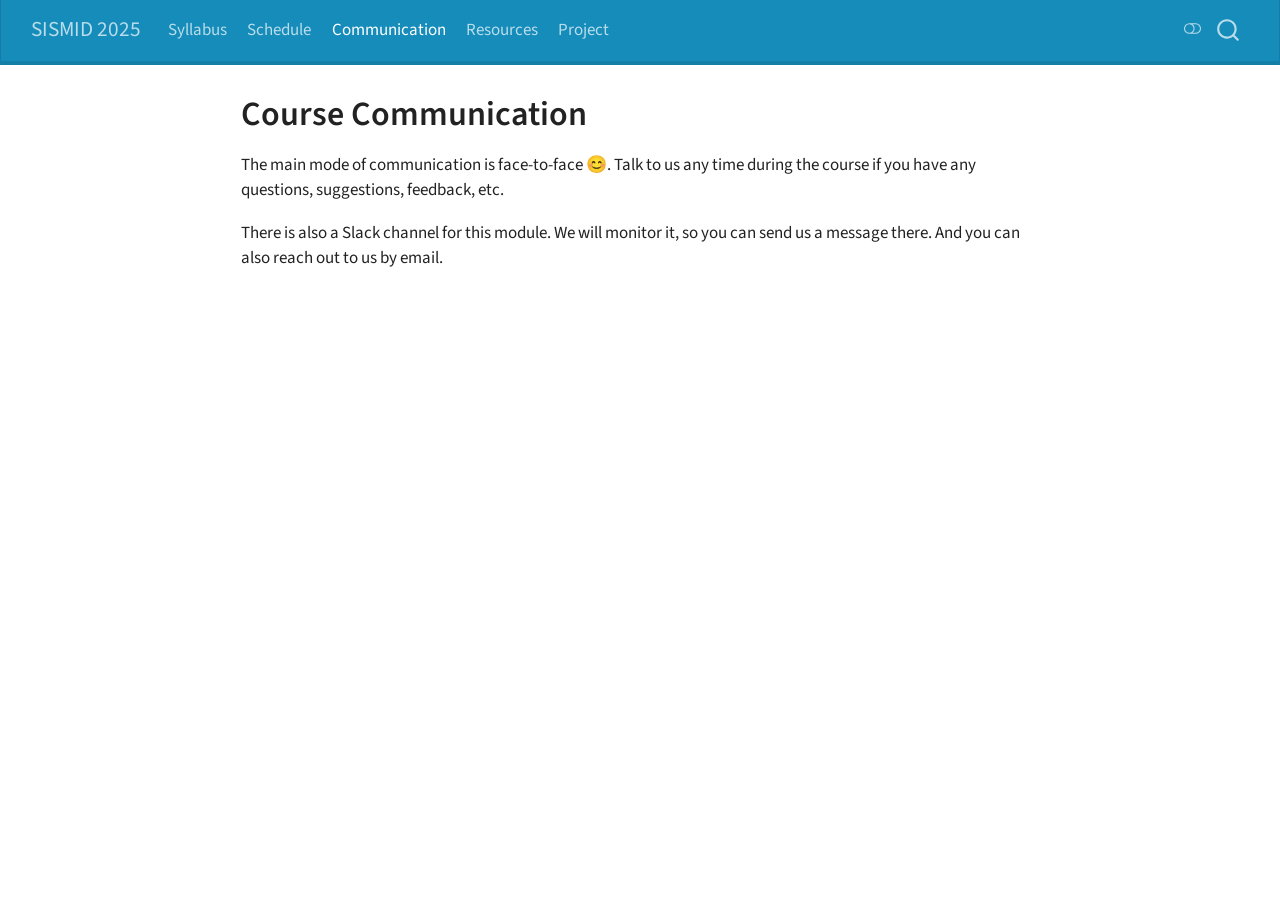
==== docs/Course_Communication.html @ 5a248c0a "updates" ====
<!DOCTYPE html>
<html xmlns="http://www.w3.org/1999/xhtml" lang="en" xml:lang="en"><head>

<meta charset="utf-8">
<meta name="generator" content="quarto-1.9.38">

<meta name="viewport" content="width=device-width, initial-scale=1.0, user-scalable=yes">


<title>Course Communication – SISMID 2025</title>
<style>
/* Default styles provided by pandoc.
** See https://pandoc.org/MANUAL.html#variables-for-html for config info.
*/
code{white-space: pre-wrap;}
span.smallcaps{font-variant: small-caps;}
div.columns{display: flex; gap: min(4vw, 1.5em);}
div.column{flex: auto; overflow-x: auto;}
div.hanging-indent{margin-left: 1.5em; text-indent: -1.5em;}
ul.task-list{list-style: none;}
ul.task-list li input[type="checkbox"] {
  width: 0.8em;
  margin: 0 0.8em 0.2em -1em; /* quarto-specific, see https://github.com/quarto-dev/quarto-cli/issues/4556 */ 
  vertical-align: middle;
}
</style>


<script src="site_libs/quarto-nav/quarto-nav.js"></script>
<script src="site_libs/quarto-nav/headroom.min.js"></script>
<script src="site_libs/clipboard/clipboard.min.js"></script>
<script src="site_libs/quarto-search/autocomplete.umd.js"></script>
<script src="site_libs/quarto-search/fuse.min.js"></script>
<script src="site_libs/quarto-search/quarto-search.js"></script>
<meta name="quarto:offset" content="./">
<link href=".//files/sismid-logo.png" rel="icon" type="image/png">
<script src="site_libs/quarto-html/quarto.js" type="module"></script>
<script src="site_libs/quarto-html/tabsets/tabsets.js" type="module"></script>
<script src="site_libs/quarto-html/popper.min.js"></script>
<script src="site_libs/quarto-html/tippy.umd.min.js"></script>
<script src="site_libs/quarto-html/anchor.min.js"></script>
<link href="site_libs/quarto-html/tippy.css" rel="stylesheet">
<link href="site_libs/quarto-html/quarto-syntax-highlighting-15634bcf2e68342d4ad2dfa704d543f6.css" rel="stylesheet" class="quarto-color-scheme" id="quarto-text-highlighting-styles">
<link href="site_libs/quarto-html/quarto-syntax-highlighting-dark-0a6b7249c26820e032cb0bd839ff02b1.css" rel="stylesheet" class="quarto-color-scheme quarto-color-alternate" id="quarto-text-highlighting-styles">
<link href="site_libs/quarto-html/quarto-syntax-highlighting-15634bcf2e68342d4ad2dfa704d543f6.css" rel="stylesheet" class="quarto-color-scheme-extra" id="quarto-text-highlighting-styles">
<script src="site_libs/bootstrap/bootstrap.min.js"></script>
<link href="site_libs/bootstrap/bootstrap-icons.css" rel="stylesheet">
<link href="site_libs/bootstrap/bootstrap-267efaf477eec0fe62d4fb3579b721f4.min.css" rel="stylesheet" append-hash="true" class="quarto-color-scheme" id="quarto-bootstrap" data-mode="light">
<link href="site_libs/bootstrap/bootstrap-dark-6d8c6914288cd9e354e7ccf82e9e6038.min.css" rel="stylesheet" append-hash="true" class="quarto-color-scheme quarto-color-alternate" id="quarto-bootstrap" data-mode="dark">
<link href="site_libs/bootstrap/bootstrap-267efaf477eec0fe62d4fb3579b721f4.min.css" rel="stylesheet" append-hash="true" class="quarto-color-scheme-extra" id="quarto-bootstrap" data-mode="light">
<script id="quarto-search-options" type="application/json">{
  "location": "navbar",
  "copy-button": false,
  "collapse-after": 3,
  "panel-placement": "end",
  "type": "overlay",
  "limit": 50,
  "keyboard-shortcut": [
    "f",
    "/",
    "s"
  ],
  "show-item-context": false,
  "language": {
    "search-no-results-text": "No results",
    "search-matching-documents-text": "matching documents",
    "search-copy-link-title": "Copy link to search",
    "search-hide-matches-text": "Hide additional matches",
    "search-more-match-text": "more match in this document",
    "search-more-matches-text": "more matches in this document",
    "search-clear-button-title": "Clear",
    "search-text-placeholder": "",
    "search-detached-cancel-button-title": "Cancel",
    "search-submit-button-title": "Submit",
    "search-label": "Search"
  }
}</script>


</head>

<body class="nav-fixed fullcontent quarto-light"><script id="quarto-html-before-body" type="application/javascript">
    const toggleBodyColorMode = (bsSheetEl) => {
      const mode = bsSheetEl.getAttribute("data-mode");
      const bodyEl = window.document.querySelector("body");
      if (mode === "dark") {
        bodyEl.classList.add("quarto-dark");
        bodyEl.classList.remove("quarto-light");
      } else {
        bodyEl.classList.add("quarto-light");
        bodyEl.classList.remove("quarto-dark");
      }
    }
    const toggleBodyColorPrimary = () => {
      const bsSheetEl = window.document.querySelector("link#quarto-bootstrap:not([rel=disabled-stylesheet])");
      if (bsSheetEl) {
        toggleBodyColorMode(bsSheetEl);
      }
    }
    const setColorSchemeToggle = (alternate) => {
      const toggles = window.document.querySelectorAll('.quarto-color-scheme-toggle');
      for (let i=0; i < toggles.length; i++) {
        const toggle = toggles[i];
        if (toggle) {
          if (alternate) {
            toggle.classList.add("alternate");
          } else {
            toggle.classList.remove("alternate");
          }
        }
      }
    };
    const toggleColorMode = (alternate) => {
      // Switch the stylesheets
      const primaryStylesheets = window.document.querySelectorAll('link.quarto-color-scheme:not(.quarto-color-alternate)');
      const alternateStylesheets = window.document.querySelectorAll('link.quarto-color-scheme.quarto-color-alternate');
      manageTransitions('#quarto-margin-sidebar .nav-link', false);
      if (alternate) {
        // note: dark is layered on light, we don't disable primary!
        enableStylesheet(alternateStylesheets);
        for (const sheetNode of alternateStylesheets) {
          if (sheetNode.id === "quarto-bootstrap") {
            toggleBodyColorMode(sheetNode);
          }
        }
      } else {
        disableStylesheet(alternateStylesheets);
        enableStylesheet(primaryStylesheets)
        toggleBodyColorPrimary();
      }
      manageTransitions('#quarto-margin-sidebar .nav-link', true);
      // Switch the toggles
      setColorSchemeToggle(alternate)
      // Hack to workaround the fact that safari doesn't
      // properly recolor the scrollbar when toggling (#1455)
      if (navigator.userAgent.indexOf('Safari') > 0 && navigator.userAgent.indexOf('Chrome') == -1) {
        manageTransitions("body", false);
        window.scrollTo(0, 1);
        setTimeout(() => {
          window.scrollTo(0, 0);
          manageTransitions("body", true);
        }, 40);
      }
    }
    const disableStylesheet = (stylesheets) => {
      for (let i=0; i < stylesheets.length; i++) {
        const stylesheet = stylesheets[i];
        stylesheet.rel = 'disabled-stylesheet';
      }
    }
    const enableStylesheet = (stylesheets) => {
      for (let i=0; i < stylesheets.length; i++) {
        const stylesheet = stylesheets[i];
        if(stylesheet.rel !== 'stylesheet') { // for Chrome, which will still FOUC without this check
          stylesheet.rel = 'stylesheet';
        }
      }
    }
    const manageTransitions = (selector, allowTransitions) => {
      const els = window.document.querySelectorAll(selector);
      for (let i=0; i < els.length; i++) {
        const el = els[i];
        if (allowTransitions) {
          el.classList.remove('notransition');
        } else {
          el.classList.add('notransition');
        }
      }
    }
    const isFileUrl = () => {
      return window.location.protocol === 'file:';
    }
    const hasAlternateSentinel = () => {
      let styleSentinel = getColorSchemeSentinel();
      if (styleSentinel !== null) {
        return styleSentinel === "alternate";
      } else {
        return false;
      }
    }
    const setStyleSentinel = (alternate) => {
      const value = alternate ? "alternate" : "default";
      if (!isFileUrl()) {
        window.localStorage.setItem("quarto-color-scheme", value);
      } else {
        localAlternateSentinel = value;
      }
    }
    const getColorSchemeSentinel = () => {
      if (!isFileUrl()) {
        const storageValue = window.localStorage.getItem("quarto-color-scheme");
        return storageValue != null ? storageValue : localAlternateSentinel;
      } else {
        return localAlternateSentinel;
      }
    }
    const toggleGiscusIfUsed = (isAlternate, darkModeDefault) => {
      const baseTheme = document.querySelector('#giscus-base-theme')?.value ?? 'light';
      const alternateTheme = document.querySelector('#giscus-alt-theme')?.value ?? 'dark';
      let newTheme = '';
      if(authorPrefersDark) {
        newTheme = isAlternate ? baseTheme : alternateTheme;
      } else {
        newTheme = isAlternate ? alternateTheme : baseTheme;
      }
      const changeGiscusTheme = () => {
        // From: https://github.com/giscus/giscus/issues/336
        const sendMessage = (message) => {
          const iframe = document.querySelector('iframe.giscus-frame');
          if (!iframe) return;
          iframe.contentWindow.postMessage({ giscus: message }, 'https://giscus.app');
        }
        sendMessage({
          setConfig: {
            theme: newTheme
          }
        });
      }
      const isGiscussLoaded = window.document.querySelector('iframe.giscus-frame') !== null;
      if (isGiscussLoaded) {
        changeGiscusTheme();
      }
    };
    const authorPrefersDark = false;
    const darkModeDefault = authorPrefersDark;
      document.querySelector('link#quarto-text-highlighting-styles.quarto-color-scheme-extra').rel = 'disabled-stylesheet';
      document.querySelector('link#quarto-bootstrap.quarto-color-scheme-extra').rel = 'disabled-stylesheet';
    let localAlternateSentinel = darkModeDefault ? 'alternate' : 'default';
    // Dark / light mode switch
    window.quartoToggleColorScheme = () => {
      // Read the current dark / light value
      let toAlternate = !hasAlternateSentinel();
      toggleColorMode(toAlternate);
      setStyleSentinel(toAlternate);
      toggleGiscusIfUsed(toAlternate, darkModeDefault);
      window.dispatchEvent(new Event('resize'));
    };
    // Switch to dark mode if need be
    if (hasAlternateSentinel()) {
      toggleColorMode(true);
    } else {
      toggleColorMode(false);
    }
  </script>

<div id="quarto-search-results"></div>
  <header id="quarto-header" class="headroom fixed-top">
    <nav class="navbar navbar-expand-lg " data-bs-theme="dark">
      <div class="navbar-container container-fluid">
      <div class="navbar-brand-container mx-auto">
    <a class="navbar-brand" href="./index.html">
    <span class="navbar-title">SISMID 2025</span>
    </a>
  </div>
            <div id="quarto-search" class="" title="Search"></div>
          <button class="navbar-toggler" type="button" data-bs-toggle="collapse" data-bs-target="#navbarCollapse" aria-controls="navbarCollapse" role="menu" aria-expanded="false" aria-label="Toggle navigation" onclick="if (window.quartoToggleHeadroom) { window.quartoToggleHeadroom(); }">
  <span class="navbar-toggler-icon"></span>
</button>
          <div class="collapse navbar-collapse" id="navbarCollapse">
            <ul class="navbar-nav navbar-nav-scroll me-auto">
  <li class="nav-item">
    <a class="nav-link" href="./Course_Syllabus.html"> 
<span class="menu-text">Syllabus</span></a>
  </li>  
  <li class="nav-item">
    <a class="nav-link" href="./Course_Schedule.html"> 
<span class="menu-text">Schedule</span></a>
  </li>  
  <li class="nav-item">
    <a class="nav-link active" href="./Course_Communication.html" aria-current="page"> 
<span class="menu-text">Communication</span></a>
  </li>  
  <li class="nav-item">
    <a class="nav-link" href="./Course_Resources.html"> 
<span class="menu-text">Resources</span></a>
  </li>  
  <li class="nav-item">
    <a class="nav-link" href="./Course_Project.html"> 
<span class="menu-text">Project</span></a>
  </li>  
</ul>
          </div> <!-- /navcollapse -->
            <div class="quarto-navbar-tools">
  <a href="" class="quarto-color-scheme-toggle quarto-navigation-tool  px-1" onclick="window.quartoToggleColorScheme(); return false;" title="Toggle dark mode"><i class="bi"></i></a>
</div>
      </div> <!-- /container-fluid -->
    </nav>
</header>
<!-- content -->
<div id="quarto-content" class="quarto-container page-columns page-rows-contents page-layout-article page-navbar">
<!-- sidebar -->
<!-- margin-sidebar -->
    
<!-- main -->
<main class="content" id="quarto-document-content">


<header id="title-block-header" class="quarto-title-block default">
<div class="quarto-title">
<h1 class="title">Course Communication</h1>
</div>



<div class="quarto-title-meta">

    
  
    
  </div>
  


</header>


<p>The main mode of communication is face-to-face 😊. Talk to us any time during the course if you have any questions, suggestions, feedback, etc.</p>
<p>There is also a Slack channel for this module. We will monitor it, so you can send us a message there. And you can also reach out to us by email.</p>



</main> <!-- /main -->
<script id="quarto-html-after-body" type="application/javascript">
  window.document.addEventListener("DOMContentLoaded", function (event) {
    // Ensure there is a toggle, if there isn't float one in the top right
    if (window.document.querySelector('.quarto-color-scheme-toggle') === null) {
      const a = window.document.createElement('a');
      a.classList.add('top-right');
      a.classList.add('quarto-color-scheme-toggle');
      a.href = "";
      a.onclick = function() { try { window.quartoToggleColorScheme(); } catch {} return false; };
      const i = window.document.createElement("i");
      i.classList.add('bi');
      a.appendChild(i);
      window.document.body.appendChild(a);
    }
    setColorSchemeToggle(hasAlternateSentinel())
    const icon = "";
    const anchorJS = new window.AnchorJS();
    anchorJS.options = {
      placement: 'right',
      icon: icon
    };
    anchorJS.add('.anchored');
    const isCodeAnnotation = (el) => {
      for (const clz of el.classList) {
        if (clz.startsWith('code-annotation-')) {                     
          return true;
        }
      }
      return false;
    }
    const onCopySuccess = function(e) {
      // button target
      const button = e.trigger;
      // don't keep focus
      button.blur();
      // flash "checked"
      button.classList.add('code-copy-button-checked');
      var currentTitle = button.getAttribute("title");
      button.setAttribute("title", "Copied!");
      let tooltip;
      if (window.bootstrap) {
        button.setAttribute("data-bs-toggle", "tooltip");
        button.setAttribute("data-bs-placement", "left");
        button.setAttribute("data-bs-title", "Copied!");
        tooltip = new bootstrap.Tooltip(button, 
          { trigger: "manual", 
            customClass: "code-copy-button-tooltip",
            offset: [0, -8]});
        tooltip.show();    
      }
      setTimeout(function() {
        if (tooltip) {
          tooltip.hide();
          button.removeAttribute("data-bs-title");
          button.removeAttribute("data-bs-toggle");
          button.removeAttribute("data-bs-placement");
        }
        button.setAttribute("title", currentTitle);
        button.classList.remove('code-copy-button-checked');
      }, 1000);
      // clear code selection
      e.clearSelection();
    }
    const getTextToCopy = function(trigger) {
      const outerScaffold = trigger.parentElement.cloneNode(true);
      const codeEl = outerScaffold.querySelector('code');
      for (const childEl of codeEl.children) {
        if (isCodeAnnotation(childEl)) {
          childEl.remove();
        }
      }
      return codeEl.innerText;
    }
    const clipboard = new window.ClipboardJS('.code-copy-button:not([data-in-quarto-modal])', {
      text: getTextToCopy
    });
    clipboard.on('success', onCopySuccess);
    if (window.document.getElementById('quarto-embedded-source-code-modal')) {
      const clipboardModal = new window.ClipboardJS('.code-copy-button[data-in-quarto-modal]', {
        text: getTextToCopy,
        container: window.document.getElementById('quarto-embedded-source-code-modal')
      });
      clipboardModal.on('success', onCopySuccess);
    }
      var localhostRegex = new RegExp(/^(?:http|https):\/\/localhost\:?[0-9]*\//);
      var mailtoRegex = new RegExp(/^mailto:/);
        var filterRegex = new RegExp("https:\/\/andreashandel\.github\.io\/SISMID2025\/");
      var isInternal = (href) => {
          return filterRegex.test(href) || localhostRegex.test(href) || mailtoRegex.test(href);
      }
      // Inspect non-navigation links and adorn them if external
     var links = window.document.querySelectorAll('a[href]:not(.nav-link):not(.navbar-brand):not(.toc-action):not(.sidebar-link):not(.sidebar-item-toggle):not(.pagination-link):not(.no-external):not([aria-hidden]):not(.dropdown-item):not(.quarto-navigation-tool):not(.about-link)');
      for (var i=0; i<links.length; i++) {
        const link = links[i];
        if (!isInternal(link.href)) {
          // undo the damage that might have been done by quarto-nav.js in the case of
          // links that we want to consider external
          if (link.dataset.originalHref !== undefined) {
            link.href = link.dataset.originalHref;
          }
        }
      }
    function tippyHover(el, contentFn, onTriggerFn, onUntriggerFn) {
      const config = {
        allowHTML: true,
        maxWidth: 500,
        delay: 100,
        arrow: false,
        appendTo: function(el) {
            return el.parentElement;
        },
        interactive: true,
        interactiveBorder: 10,
        theme: 'quarto',
        placement: 'bottom-start',
      };
      if (contentFn) {
        config.content = contentFn;
      }
      if (onTriggerFn) {
        config.onTrigger = onTriggerFn;
      }
      if (onUntriggerFn) {
        config.onUntrigger = onUntriggerFn;
      }
      window.tippy(el, config); 
    }
    const noterefs = window.document.querySelectorAll('a[role="doc-noteref"]');
    for (var i=0; i<noterefs.length; i++) {
      const ref = noterefs[i];
      tippyHover(ref, function() {
        // use id or data attribute instead here
        let href = ref.getAttribute('data-footnote-href') || ref.getAttribute('href');
        try { href = new URL(href).hash; } catch {}
        const id = href.replace(/^#\/?/, "");
        const note = window.document.getElementById(id);
        if (note) {
          return note.innerHTML;
        } else {
          return "";
        }
      });
    }
    const xrefs = window.document.querySelectorAll('a.quarto-xref');
    const processXRef = (id, note) => {
      // Strip column container classes
      const stripColumnClz = (el) => {
        el.classList.remove("page-full", "page-columns");
        if (el.children) {
          for (const child of el.children) {
            stripColumnClz(child);
          }
        }
      }
      stripColumnClz(note)
      if (id === null || id.startsWith('sec-')) {
        // Special case sections, only their first couple elements
        const container = document.createElement("div");
        if (note.children && note.children.length > 2) {
          container.appendChild(note.children[0].cloneNode(true));
          for (let i = 1; i < note.children.length; i++) {
            const child = note.children[i];
            if (child.tagName === "P" && child.innerText === "") {
              continue;
            } else {
              container.appendChild(child.cloneNode(true));
              break;
            }
          }
          if (window.Quarto?.typesetMath) {
            window.Quarto.typesetMath(container);
          }
          return container.innerHTML
        } else {
          if (window.Quarto?.typesetMath) {
            window.Quarto.typesetMath(note);
          }
          return note.innerHTML;
        }
      } else {
        // Remove any anchor links if they are present
        const anchorLink = note.querySelector('a.anchorjs-link');
        if (anchorLink) {
          anchorLink.remove();
        }
        if (window.Quarto?.typesetMath) {
          window.Quarto.typesetMath(note);
        }
        if (note.classList.contains("callout")) {
          return note.outerHTML;
        } else {
          return note.innerHTML;
        }
      }
    }
    for (var i=0; i<xrefs.length; i++) {
      const xref = xrefs[i];
      tippyHover(xref, undefined, function(instance) {
        instance.disable();
        let url = xref.getAttribute('href');
        let hash = undefined; 
        if (url.startsWith('#')) {
          hash = url;
        } else {
          try { hash = new URL(url).hash; } catch {}
        }
        if (hash) {
          const id = hash.replace(/^#\/?/, "");
          const note = window.document.getElementById(id);
          if (note !== null) {
            try {
              const html = processXRef(id, note.cloneNode(true));
              instance.setContent(html);
            } finally {
              instance.enable();
              instance.show();
            }
          } else {
            // See if we can fetch this
            fetch(url.split('#')[0])
            .then(res => res.text())
            .then(html => {
              const parser = new DOMParser();
              const htmlDoc = parser.parseFromString(html, "text/html");
              const note = htmlDoc.getElementById(id);
              if (note !== null) {
                const html = processXRef(id, note);
                instance.setContent(html);
              } 
            }).finally(() => {
              instance.enable();
              instance.show();
            });
          }
        } else {
          // See if we can fetch a full url (with no hash to target)
          // This is a special case and we should probably do some content thinning / targeting
          fetch(url)
          .then(res => res.text())
          .then(html => {
            const parser = new DOMParser();
            const htmlDoc = parser.parseFromString(html, "text/html");
            const note = htmlDoc.querySelector('main.content');
            if (note !== null) {
              // This should only happen for chapter cross references
              // (since there is no id in the URL)
              // remove the first header
              if (note.children.length > 0 && note.children[0].tagName === "HEADER") {
                note.children[0].remove();
              }
              const html = processXRef(null, note);
              instance.setContent(html);
            } 
          }).finally(() => {
            instance.enable();
            instance.show();
          });
        }
      }, function(instance) {
      });
    }
        let selectedAnnoteEl;
        const selectorForAnnotation = ( cell, annotation) => {
          let cellAttr = 'data-code-cell="' + cell + '"';
          let lineAttr = 'data-code-annotation="' +  annotation + '"';
          const selector = 'span[' + cellAttr + '][' + lineAttr + ']';
          return selector;
        }
        const selectCodeLines = (annoteEl) => {
          const doc = window.document;
          const targetCell = annoteEl.getAttribute("data-target-cell");
          const targetAnnotation = annoteEl.getAttribute("data-target-annotation");
          const annoteSpan = window.document.querySelector(selectorForAnnotation(targetCell, targetAnnotation));
          const lines = annoteSpan.getAttribute("data-code-lines").split(",");
          const lineIds = lines.map((line) => {
            return targetCell + "-" + line;
          })
          let top = null;
          let height = null;
          let parent = null;
          if (lineIds.length > 0) {
              //compute the position of the single el (top and bottom and make a div)
              const el = window.document.getElementById(lineIds[0]);
              top = el.offsetTop;
              height = el.offsetHeight;
              parent = el.parentElement.parentElement;
            if (lineIds.length > 1) {
              const lastEl = window.document.getElementById(lineIds[lineIds.length - 1]);
              const bottom = lastEl.offsetTop + lastEl.offsetHeight;
              height = bottom - top;
            }
            if (top !== null && height !== null && parent !== null) {
              // cook up a div (if necessary) and position it 
              let div = window.document.getElementById("code-annotation-line-highlight");
              if (div === null) {
                div = window.document.createElement("div");
                div.setAttribute("id", "code-annotation-line-highlight");
                div.style.position = 'absolute';
                parent.appendChild(div);
              }
              div.style.top = top - 2 + "px";
              div.style.height = height + 4 + "px";
              div.style.left = 0;
              let gutterDiv = window.document.getElementById("code-annotation-line-highlight-gutter");
              if (gutterDiv === null) {
                gutterDiv = window.document.createElement("div");
                gutterDiv.setAttribute("id", "code-annotation-line-highlight-gutter");
                gutterDiv.style.position = 'absolute';
                const codeCell = window.document.getElementById(targetCell);
                const gutter = codeCell.querySelector('.code-annotation-gutter');
                gutter.appendChild(gutterDiv);
              }
              gutterDiv.style.top = top - 2 + "px";
              gutterDiv.style.height = height + 4 + "px";
            }
            selectedAnnoteEl = annoteEl;
          }
        };
        const unselectCodeLines = () => {
          const elementsIds = ["code-annotation-line-highlight", "code-annotation-line-highlight-gutter"];
          elementsIds.forEach((elId) => {
            const div = window.document.getElementById(elId);
            if (div) {
              div.remove();
            }
          });
          selectedAnnoteEl = undefined;
        };
          // Handle positioning of the toggle
      window.addEventListener(
        "resize",
        throttle(() => {
          elRect = undefined;
          if (selectedAnnoteEl) {
            selectCodeLines(selectedAnnoteEl);
          }
        }, 10)
      );
      function throttle(fn, ms) {
      let throttle = false;
      let timer;
        return (...args) => {
          if(!throttle) { // first call gets through
              fn.apply(this, args);
              throttle = true;
          } else { // all the others get throttled
              if(timer) clearTimeout(timer); // cancel #2
              timer = setTimeout(() => {
                fn.apply(this, args);
                timer = throttle = false;
              }, ms);
          }
        };
      }
        // Attach click handler to the DT
        const annoteDls = window.document.querySelectorAll('dt[data-target-cell]');
        for (const annoteDlNode of annoteDls) {
          annoteDlNode.addEventListener('click', (event) => {
            const clickedEl = event.target;
            if (clickedEl !== selectedAnnoteEl) {
              unselectCodeLines();
              const activeEl = window.document.querySelector('dt[data-target-cell].code-annotation-active');
              if (activeEl) {
                activeEl.classList.remove('code-annotation-active');
              }
              selectCodeLines(clickedEl);
              clickedEl.classList.add('code-annotation-active');
            } else {
              // Unselect the line
              unselectCodeLines();
              clickedEl.classList.remove('code-annotation-active');
            }
          });
        }
    const findCites = (el) => {
      const parentEl = el.parentElement;
      if (parentEl) {
        const cites = parentEl.dataset.cites;
        if (cites) {
          return {
            el,
            cites: cites.split(' ')
          };
        } else {
          return findCites(el.parentElement)
        }
      } else {
        return undefined;
      }
    };
    var bibliorefs = window.document.querySelectorAll('a[role="doc-biblioref"]');
    for (var i=0; i<bibliorefs.length; i++) {
      const ref = bibliorefs[i];
      const citeInfo = findCites(ref);
      if (citeInfo) {
        tippyHover(citeInfo.el, function() {
          var popup = window.document.createElement('div');
          citeInfo.cites.forEach(function(cite) {
            var citeDiv = window.document.createElement('div');
            citeDiv.classList.add('hanging-indent');
            citeDiv.classList.add('csl-entry');
            var biblioDiv = window.document.getElementById('ref-' + cite);
            if (biblioDiv) {
              citeDiv.innerHTML = biblioDiv.innerHTML;
            }
            popup.appendChild(citeDiv);
          });
          return popup.innerHTML;
        });
      }
    }
  });
  </script>
</div> <!-- /content -->




</body></html>
---- docs/site_libs/quarto-html/tippy.css ----
.tippy-box[data-animation=fade][data-state=hidden]{opacity:0}[data-tippy-root]{max-width:calc(100vw - 10px)}.tippy-box{position:relative;background-color:#333;color:#fff;border-radius:4px;font-size:14px;line-height:1.4;white-space:normal;outline:0;transition-property:transform,visibility,opacity}.tippy-box[data-placement^=top]>.tippy-arrow{bottom:0}.tippy-box[data-placement^=top]>.tippy-arrow:before{bottom:-7px;left:0;border-width:8px 8px 0;border-top-color:initial;transform-origin:center top}.tippy-box[data-placement^=bottom]>.tippy-arrow{top:0}.tippy-box[data-placement^=bottom]>.tippy-arrow:before{top:-7px;left:0;border-width:0 8px 8px;border-bottom-color:initial;transform-origin:center bottom}.tippy-box[data-placement^=left]>.tippy-arrow{right:0}.tippy-box[data-placement^=left]>.tippy-arrow:before{border-width:8px 0 8px 8px;border-left-color:initial;right:-7px;transform-origin:center left}.tippy-box[data-placement^=right]>.tippy-arrow{left:0}.tippy-box[data-placement^=right]>.tippy-arrow:before{left:-7px;border-width:8px 8px 8px 0;border-right-color:initial;transform-origin:center right}.tippy-box[data-inertia][data-state=visible]{transition-timing-function:cubic-bezier(.54,1.5,.38,1.11)}.tippy-arrow{width:16px;height:16px;color:#333}.tippy-arrow:before{content:"";position:absolute;border-color:transparent;border-style:solid}.tippy-content{position:relative;padding:5px 9px;z-index:1}
---- docs/site_libs/quarto-html/quarto-syntax-highlighting-15634bcf2e68342d4ad2dfa704d543f6.css ----
/* quarto syntax highlight colors */
:root {
  --quarto-hl-ot-color: #003B4F;
  --quarto-hl-at-color: #657422;
  --quarto-hl-ss-color: #20794D;
  --quarto-hl-an-color: #5E5E5E;
  --quarto-hl-fu-color: #4758AB;
  --quarto-hl-st-color: #20794D;
  --quarto-hl-cf-color: #003B4F;
  --quarto-hl-op-color: #5E5E5E;
  --quarto-hl-er-color: #AD0000;
  --quarto-hl-bn-color: #AD0000;
  --quarto-hl-al-color: #AD0000;
  --quarto-hl-va-color: #111111;
  --quarto-hl-bu-color: inherit;
  --quarto-hl-ex-color: inherit;
  --quarto-hl-pp-color: #AD0000;
  --quarto-hl-in-color: #5E5E5E;
  --quarto-hl-vs-color: #20794D;
  --quarto-hl-wa-color: #5E5E5E;
  --quarto-hl-do-color: #5E5E5E;
  --quarto-hl-im-color: #00769E;
  --quarto-hl-ch-color: #20794D;
  --quarto-hl-dt-color: #AD0000;
  --quarto-hl-fl-color: #AD0000;
  --quarto-hl-co-color: #5E5E5E;
  --quarto-hl-cv-color: #5E5E5E;
  --quarto-hl-cn-color: #8f5902;
  --quarto-hl-sc-color: #5E5E5E;
  --quarto-hl-dv-color: #AD0000;
  --quarto-hl-kw-color: #003B4F;
}

/* other quarto variables */
:root {
  --quarto-font-monospace: SFMono-Regular, Menlo, Monaco, Consolas, "Liberation Mono", "Courier New", monospace;
}

/* syntax highlight based on Pandoc's rules */
pre > code.sourceCode > span {
  color: #003B4F;
}

code.sourceCode > span {
  color: #003B4F;
}

div.sourceCode,
div.sourceCode pre.sourceCode {
  color: #003B4F;
}

/* Normal */
code span {
  color: #003B4F;
}

/* Alert */
code span.al {
  color: #AD0000;
  font-style: inherit;
}

/* Annotation */
code span.an {
  color: #5E5E5E;
  font-style: inherit;
}

/* Attribute */
code span.at {
  color: #657422;
  font-style: inherit;
}

/* BaseN */
code span.bn {
  color: #AD0000;
  font-style: inherit;
}

/* BuiltIn */
code span.bu {
  font-style: inherit;
}

/* ControlFlow */
code span.cf {
  color: #003B4F;
  font-weight: bold;
  font-style: inherit;
}

/* Char */
code span.ch {
  color: #20794D;
  font-style: inherit;
}

/* Constant */
code span.cn {
  color: #8f5902;
  font-style: inherit;
}

/* Comment */
code span.co {
  color: #5E5E5E;
  font-style: inherit;
}

/* CommentVar */
code span.cv {
  color: #5E5E5E;
  font-style: italic;
}

/* Documentation */
code span.do {
  color: #5E5E5E;
  font-style: italic;
}

/* DataType */
code span.dt {
  color: #AD0000;
  font-style: inherit;
}

/* DecVal */
code span.dv {
  color: #AD0000;
  font-style: inherit;
}

/* Error */
code span.er {
  color: #AD0000;
  font-style: inherit;
}

/* Extension */
code span.ex {
  font-style: inherit;
}

/* Float */
code span.fl {
  color: #AD0000;
  font-style: inherit;
}

/* Function */
code span.fu {
  color: #4758AB;
  font-style: inherit;
}

/* Import */
code span.im {
  color: #00769E;
  font-style: inherit;
}

/* Information */
code span.in {
  color: #5E5E5E;
  font-style: inherit;
}

/* Keyword */
code span.kw {
  color: #003B4F;
  font-weight: bold;
  font-style: inherit;
}

/* Operator */
code span.op {
  color: #5E5E5E;
  font-style: inherit;
}

/* Other */
code span.ot {
  color: #003B4F;
  font-style: inherit;
}

/* Preprocessor */
code span.pp {
  color: #AD0000;
  font-style: inherit;
}

/* SpecialChar */
code span.sc {
  color: #5E5E5E;
  font-style: inherit;
}

/* SpecialString */
code span.ss {
  color: #20794D;
  font-style: inherit;
}

/* String */
code span.st {
  color: #20794D;
  font-style: inherit;
}

/* Variable */
code span.va {
  color: #111111;
  font-style: inherit;
}

/* VerbatimString */
code span.vs {
  color: #20794D;
  font-style: inherit;
}

/* Warning */
code span.wa {
  color: #5E5E5E;
  font-style: italic;
}

.prevent-inlining {
  content: "</";
}

/*# sourceMappingURL=f23921c56f73e400b49028c9186a1aa0.css.map */
---- docs/site_libs/quarto-html/quarto-syntax-highlighting-dark-0a6b7249c26820e032cb0bd839ff02b1.css ----
/* quarto syntax highlight colors */
:root {
  --quarto-hl-al-color: #f07178;
  --quarto-hl-an-color: #d4d0ab;
  --quarto-hl-at-color: #00e0e0;
  --quarto-hl-bn-color: #d4d0ab;
  --quarto-hl-bu-color: #abe338;
  --quarto-hl-ch-color: #abe338;
  --quarto-hl-co-color: #f8f8f2;
  --quarto-hl-cv-color: #ffd700;
  --quarto-hl-cn-color: #ffd700;
  --quarto-hl-cf-color: #ffa07a;
  --quarto-hl-dt-color: #ffa07a;
  --quarto-hl-dv-color: #d4d0ab;
  --quarto-hl-do-color: #f8f8f2;
  --quarto-hl-er-color: #f07178;
  --quarto-hl-ex-color: #00e0e0;
  --quarto-hl-fl-color: #d4d0ab;
  --quarto-hl-fu-color: #ffa07a;
  --quarto-hl-im-color: #abe338;
  --quarto-hl-in-color: #d4d0ab;
  --quarto-hl-kw-color: #ffa07a;
  --quarto-hl-op-color: #ffa07a;
  --quarto-hl-ot-color: #00e0e0;
  --quarto-hl-pp-color: #dcc6e0;
  --quarto-hl-re-color: #00e0e0;
  --quarto-hl-sc-color: #abe338;
  --quarto-hl-ss-color: #abe338;
  --quarto-hl-st-color: #abe338;
  --quarto-hl-va-color: #00e0e0;
  --quarto-hl-vs-color: #abe338;
  --quarto-hl-wa-color: #dcc6e0;
}

/* other quarto variables */
:root {
  --quarto-font-monospace: SFMono-Regular, Menlo, Monaco, Consolas, "Liberation Mono", "Courier New", monospace;
}

/* syntax highlight based on Pandoc's rules */
pre > code.sourceCode > span {
  color: #f8f8f2;
}

code.sourceCode > span {
  color: #f8f8f2;
}

div.sourceCode,
div.sourceCode pre.sourceCode {
  color: #f8f8f2;
}

/* Normal */
code span {
  color: #f8f8f2;
}

/* Alert */
code span.al {
  color: #f07178;
}

/* Annotation */
code span.an {
  color: #d4d0ab;
}

/* Attribute */
code span.at {
  color: #00e0e0;
}

/* BaseN */
code span.bn {
  color: #d4d0ab;
}

/* BuiltIn */
code span.bu {
  color: #abe338;
}

/* ControlFlow */
code span.cf {
  font-weight: bold;
  color: #ffa07a;
}

/* Char */
code span.ch {
  color: #abe338;
}

/* Constant */
code span.cn {
  color: #ffd700;
}

/* Comment */
code span.co {
  font-style: italic;
  color: #f8f8f2;
}

/* CommentVar */
code span.cv {
  color: #ffd700;
}

/* Documentation */
code span.do {
  color: #f8f8f2;
}

/* DataType */
code span.dt {
  color: #ffa07a;
}

/* DecVal */
code span.dv {
  color: #d4d0ab;
}

/* Error */
code span.er {
  color: #f07178;
  text-decoration: underline;
}

/* Extension */
code span.ex {
  font-weight: bold;
  color: #00e0e0;
}

/* Float */
code span.fl {
  color: #d4d0ab;
}

/* Function */
code span.fu {
  color: #ffa07a;
}

/* Import */
code span.im {
  color: #abe338;
}

/* Information */
code span.in {
  color: #d4d0ab;
}

/* Keyword */
code span.kw {
  font-weight: bold;
  color: #ffa07a;
}

/* Operator */
code span.op {
  color: #ffa07a;
}

/* Other */
code span.ot {
  color: #00e0e0;
}

/* Preprocessor */
code span.pp {
  color: #dcc6e0;
}

/* RegionMarker */
code span.re {
  background-color: #f8f8f2;
  color: #00e0e0;
}

/* SpecialChar */
code span.sc {
  color: #abe338;
}

/* SpecialString */
code span.ss {
  color: #abe338;
}

/* String */
code span.st {
  color: #abe338;
}

/* Variable */
code span.va {
  color: #00e0e0;
}

/* VerbatimString */
code span.vs {
  color: #abe338;
}

/* Warning */
code span.wa {
  color: #dcc6e0;
}

.prevent-inlining {
  content: "</";
}

/*# sourceMappingURL=175367c052bafc98bd680af3479823f0.css.map */
---- docs/site_libs/quarto-html/quarto-syntax-highlighting-15634bcf2e68342d4ad2dfa704d543f6.css ----
/* quarto syntax highlight colors */
:root {
  --quarto-hl-ot-color: #003B4F;
  --quarto-hl-at-color: #657422;
  --quarto-hl-ss-color: #20794D;
  --quarto-hl-an-color: #5E5E5E;
  --quarto-hl-fu-color: #4758AB;
  --quarto-hl-st-color: #20794D;
  --quarto-hl-cf-color: #003B4F;
  --quarto-hl-op-color: #5E5E5E;
  --quarto-hl-er-color: #AD0000;
  --quarto-hl-bn-color: #AD0000;
  --quarto-hl-al-color: #AD0000;
  --quarto-hl-va-color: #111111;
  --quarto-hl-bu-color: inherit;
  --quarto-hl-ex-color: inherit;
  --quarto-hl-pp-color: #AD0000;
  --quarto-hl-in-color: #5E5E5E;
  --quarto-hl-vs-color: #20794D;
  --quarto-hl-wa-color: #5E5E5E;
  --quarto-hl-do-color: #5E5E5E;
  --quarto-hl-im-color: #00769E;
  --quarto-hl-ch-color: #20794D;
  --quarto-hl-dt-color: #AD0000;
  --quarto-hl-fl-color: #AD0000;
  --quarto-hl-co-color: #5E5E5E;
  --quarto-hl-cv-color: #5E5E5E;
  --quarto-hl-cn-color: #8f5902;
  --quarto-hl-sc-color: #5E5E5E;
  --quarto-hl-dv-color: #AD0000;
  --quarto-hl-kw-color: #003B4F;
}

/* other quarto variables */
:root {
  --quarto-font-monospace: SFMono-Regular, Menlo, Monaco, Consolas, "Liberation Mono", "Courier New", monospace;
}

/* syntax highlight based on Pandoc's rules */
pre > code.sourceCode > span {
  color: #003B4F;
}

code.sourceCode > span {
  color: #003B4F;
}

div.sourceCode,
div.sourceCode pre.sourceCode {
  color: #003B4F;
}

/* Normal */
code span {
  color: #003B4F;
}

/* Alert */
code span.al {
  color: #AD0000;
  font-style: inherit;
}

/* Annotation */
code span.an {
  color: #5E5E5E;
  font-style: inherit;
}

/* Attribute */
code span.at {
  color: #657422;
  font-style: inherit;
}

/* BaseN */
code span.bn {
  color: #AD0000;
  font-style: inherit;
}

/* BuiltIn */
code span.bu {
  font-style: inherit;
}

/* ControlFlow */
code span.cf {
  color: #003B4F;
  font-weight: bold;
  font-style: inherit;
}

/* Char */
code span.ch {
  color: #20794D;
  font-style: inherit;
}

/* Constant */
code span.cn {
  color: #8f5902;
  font-style: inherit;
}

/* Comment */
code span.co {
  color: #5E5E5E;
  font-style: inherit;
}

/* CommentVar */
code span.cv {
  color: #5E5E5E;
  font-style: italic;
}

/* Documentation */
code span.do {
  color: #5E5E5E;
  font-style: italic;
}

/* DataType */
code span.dt {
  color: #AD0000;
  font-style: inherit;
}

/* DecVal */
code span.dv {
  color: #AD0000;
  font-style: inherit;
}

/* Error */
code span.er {
  color: #AD0000;
  font-style: inherit;
}

/* Extension */
code span.ex {
  font-style: inherit;
}

/* Float */
code span.fl {
  color: #AD0000;
  font-style: inherit;
}

/* Function */
code span.fu {
  color: #4758AB;
  font-style: inherit;
}

/* Import */
code span.im {
  color: #00769E;
  font-style: inherit;
}

/* Information */
code span.in {
  color: #5E5E5E;
  font-style: inherit;
}

/* Keyword */
code span.kw {
  color: #003B4F;
  font-weight: bold;
  font-style: inherit;
}

/* Operator */
code span.op {
  color: #5E5E5E;
  font-style: inherit;
}

/* Other */
code span.ot {
  color: #003B4F;
  font-style: inherit;
}

/* Preprocessor */
code span.pp {
  color: #AD0000;
  font-style: inherit;
}

/* SpecialChar */
code span.sc {
  color: #5E5E5E;
  font-style: inherit;
}

/* SpecialString */
code span.ss {
  color: #20794D;
  font-style: inherit;
}

/* String */
code span.st {
  color: #20794D;
  font-style: inherit;
}

/* Variable */
code span.va {
  color: #111111;
  font-style: inherit;
}

/* VerbatimString */
code span.vs {
  color: #20794D;
  font-style: inherit;
}

/* Warning */
code span.wa {
  color: #5E5E5E;
  font-style: italic;
}

.prevent-inlining {
  content: "</";
}

/*# sourceMappingURL=f23921c56f73e400b49028c9186a1aa0.css.map */
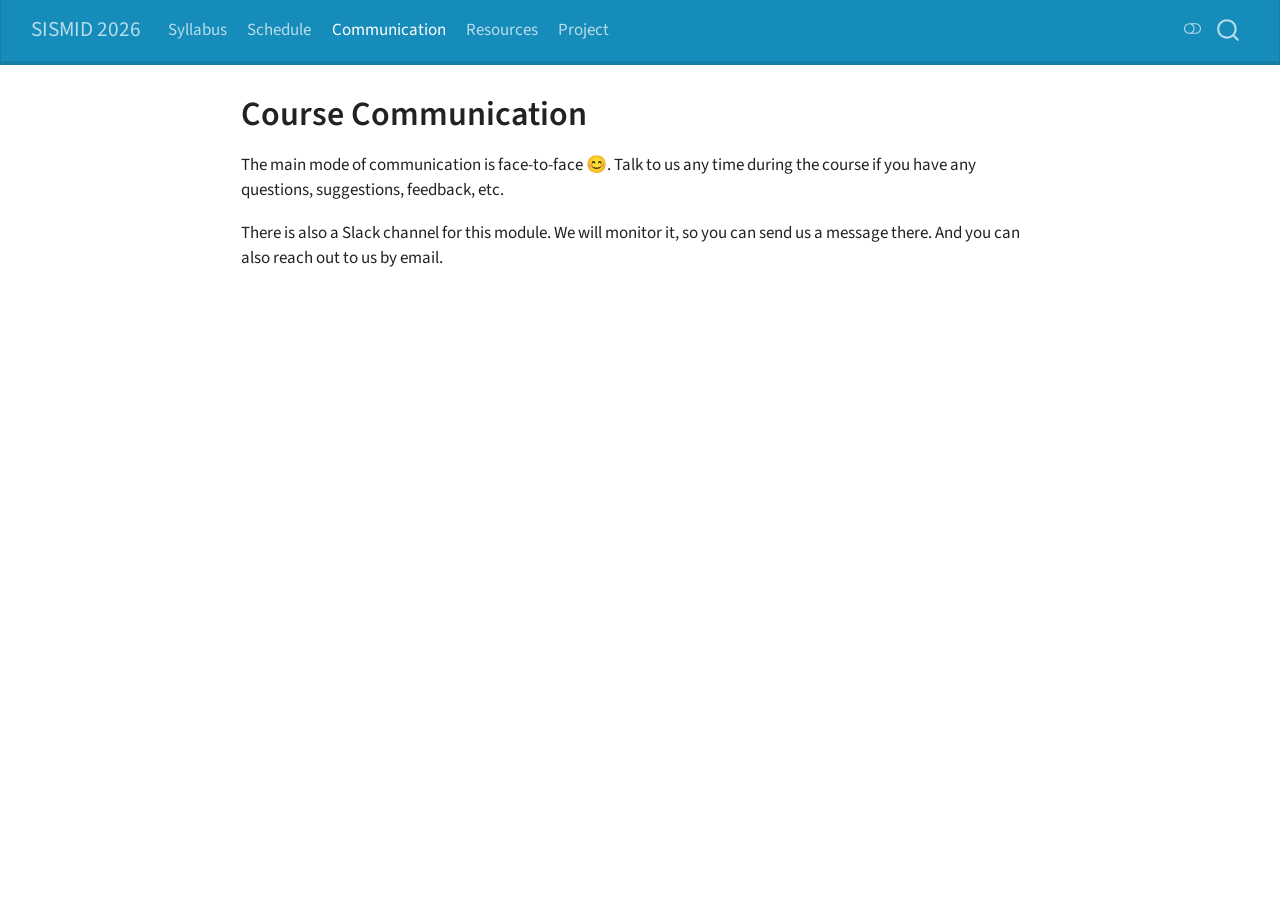
==== commit ce20e8e5: "updates" ====
--- a/docs/Course_Communication.html
+++ b/docs/Course_Communication.html
@@ -7,7 +7,7 @@
 <meta name="viewport" content="width=device-width, initial-scale=1.0, user-scalable=yes">
 
 
-<title>Course Communication – SISMID 2025</title>
+<title>Course Communication – SISMID 2026</title>
 <style>
 /* Default styles provided by pandoc.
 ** See https://pandoc.org/MANUAL.html#variables-for-html for config info.
@@ -249,7 +249,7 @@
       <div class="navbar-container container-fluid">
       <div class="navbar-brand-container mx-auto">
     <a class="navbar-brand" href="./index.html">
-    <span class="navbar-title">SISMID 2025</span>
+    <span class="navbar-title">SISMID 2026</span>
     </a>
   </div>
             <div id="quarto-search" class="" title="Search"></div>
@@ -406,7 +406,7 @@
     }
       var localhostRegex = new RegExp(/^(?:http|https):\/\/localhost\:?[0-9]*\//);
       var mailtoRegex = new RegExp(/^mailto:/);
-        var filterRegex = new RegExp("https:\/\/andreashandel\.github\.io\/SISMID2025\/");
+        var filterRegex = new RegExp("https:\/\/andreashandel\.github\.io\/SISMID2026\/");
       var isInternal = (href) => {
           return filterRegex.test(href) || localhostRegex.test(href) || mailtoRegex.test(href);
       }
